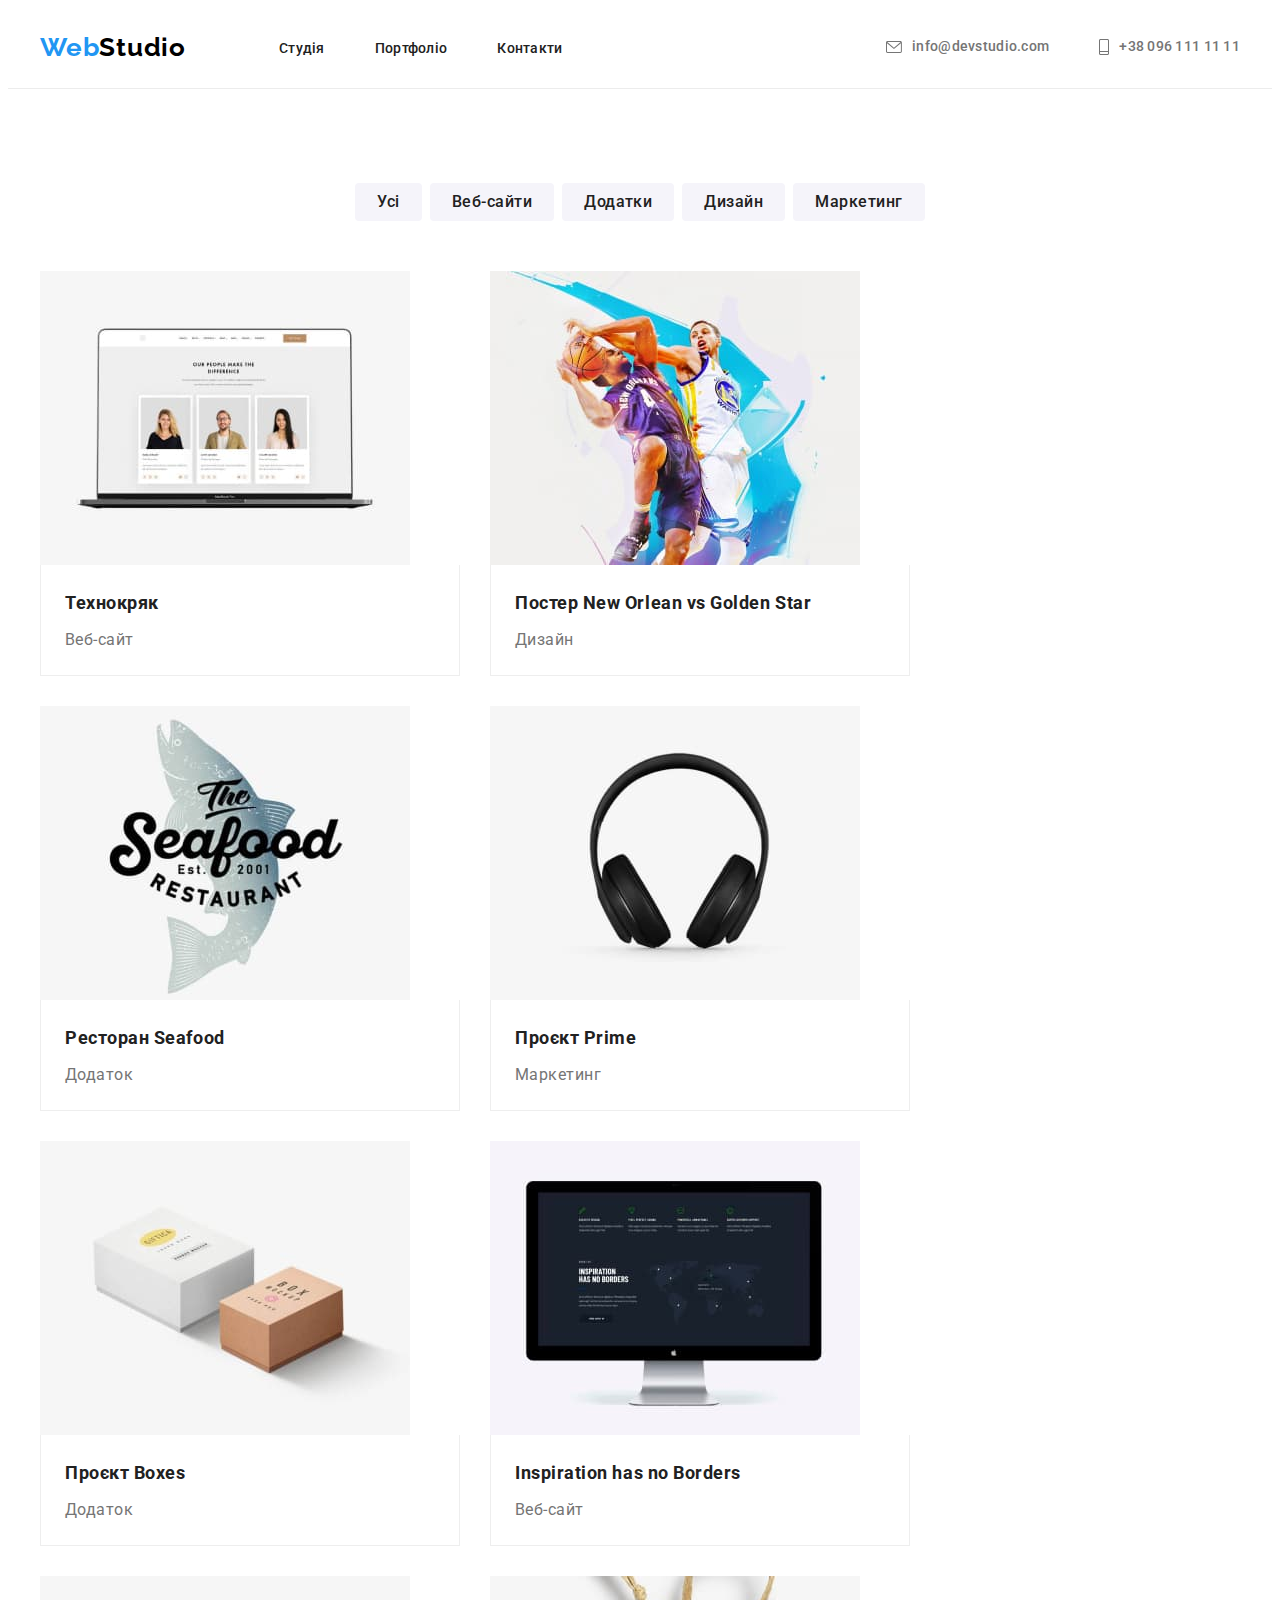
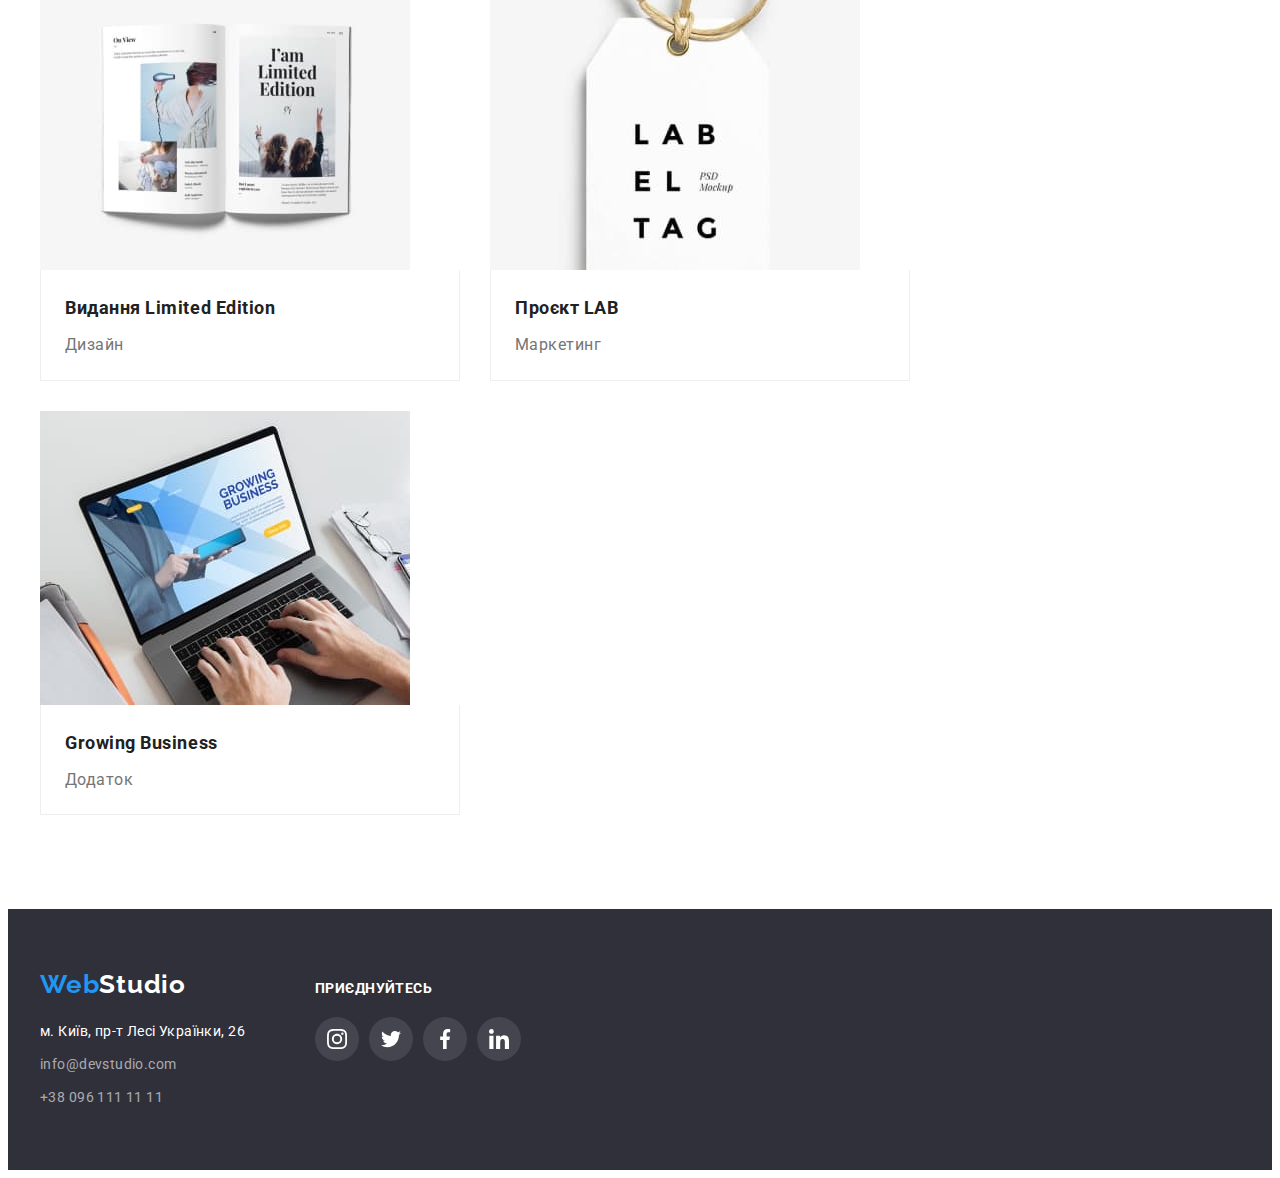
==== portfolio.html @ e4e18582 "update" ====
<!DOCTYPE html>
<html lang="uk">
<head>
  <meta charset="UTF-8">
  <meta http-equiv="X-UA-Compatible" content="IE=edge">
  <meta name="viewport" content="width=device-width, initial-scale=1.0">
  <title>Портфоліо</title>
<link rel="preconnect" href="https://fonts.googleapis.com">
<link rel="preconnect" href="https://fonts.gstatic.com" crossorigin>
<link href="https://fonts.googleapis.com/css2?family=Raleway:wght@700&family=Roboto:wght@400;500;700;900&display=swap" 
rel="stylesheet">

<link
      rel="stylesheet"
      href="https://cdnjs.cloudflare.com/ajax/libs/modern-normalize/1.1.0/modern-normalize.min.css"
      integrity="sha512-wpPYUAdjBVSE4KJnH1VR1HeZfpl1ub8YT/NKx4PuQ5NmX2tKuGu6U/JRp5y+Y8XG2tV+wKQpNHVUX03MfMFn9Q=="
      crossorigin="anonymous"
      referrerpolicy="no-referrer"
    />

<link rel="stylesheet" href="./css/styles.css">
</head>

<body class="site-body">
    <header class="header">
      <div class="container header-container">
      <nav class="header-navigation">
        <a href="./index.html" class="header-logo link">Web<span class="header-logo-studio">Studio</span></a>

        <ul class="header-list list">
          <li class="header-item"><a class="header-link link" href="./index.html">Студія</a></li>
          <li class="header-item"><a class="header-link-item link" href="./index.html">Портфоліо</a></li>
          <li class="header-item"><a class="header-link link" href="#">Контакти</a></li>
        </ul>
      </nav>
      <ul class="header-contact-list list">
        <li>
          <a class="header-mail list link" href="mailto:info@devstudio.com">
            <svg class="post-phone-link" width="16" height="12">
              <use href="./img/post-phone.svg#icon-post"></use>
            </svg>
            info@devstudio.com
          </a>
        </li>

        <li>
          <a class="header-tel list link" href="tel:+380961111111">
            <svg class="tel-phone-link" width="10" height="16">
              <use href="./img/post-phone.svg#icon-phone"></use>
            </svg>
            +38 096 111 11 11
          </a>
        </li>
      </ul>
      </div>
    </header>

    <main>
        <section class="portfolio-section">
          <div class="container">
            <ul class="section-btn list">
                <li><button class="btn-list" type="button">Усі</button></li>
                <li><button class="btn-list" type="button">Веб-сайти</button></li>
                <li><button class="btn-list" type="button">Додатки</button></li>
                <li><button class="btn-list" type="button">Дизайн</button></li>
                <li><button class="btn-list" type="button">Маркетинг</button></li>
            </ul>
          
    
            <ul class="picture list">
                <li class="picture-image">
                  <img src="./img/img211.jpg" alt="картинка" width="370">
                  <div class="picture-text-list">
                   <h3 class="picture-title">Технокряк</h3>
                   <p class="picture-text">Веб-сайт</p>
                  </div>
                </li>

                <li class="picture-image">
                  <img src="./img/img221.jpg" alt="картинка" width="370">
                  <div class="picture-text-list">
                   <h3 class="picture-title">Постер New Orlean vs Golden Star</h3>
                   <p class="picture-text">Дизайн</p>
                  </div>
                </li>

                <li class="picture-image">
                  <img src="img/img231.jpg" alt="картинка" width="370">
                  <div class="picture-text-list">
                   <h3 class="picture-title">Ресторан Seafood</h3>
                   <p class="picture-text">Додаток</p>
                  </div>
                </li>

                <li class="picture-image">
                  <img src="img/img241.jpg" alt="картинка" width="370">
                   <div class="picture-text-list">
                  <h3 class="picture-title">Проєкт Prime</h3>
                  <p class="picture-text">Маркетинг</p>
                   </div>
                </li>

                <li class="picture-image">
                  <img src="img/img251.jpg" alt="картинка" width="370">
                  <div class="picture-text-list">
                   <h3 class="picture-title">Проєкт Boxes</h3>
                   <p class="picture-text">Додаток</p>
                  </div>
                </li>

                <li class="picture-image">
                  <img src="img/img261.jpg" alt="картинка" width="370">
                  <div class="picture-text-list">
                   <h3 class="picture-title">Inspiration has no Borders</h3>
                   <p class="picture-text">Веб-сайт</p>
                  </div>
                </li>

                <li class="picture-image">
                  <img src="img/img271.jpg" alt="картинка" width="370">
                  <div class="picture-text-list">
                   <h3 class="picture-title">Видання Limited Edition</h3>
                   <p class="picture-text">Дизайн</p>
                  </div>
                </li>

                <li class="picture-image">
                  <img src="img/img281.jpg" alt="картинка" width="370">
                  <div class="picture-text-list">
                   <h3 class="picture-title">Проєкт LAB</h3>
                   <p class="picture-text">Маркетинг</p>
                  </div>
                </li>

                <li class="picture-image">
                  <img src="img/img291.jpg" alt="картинка" width="370">
                  <div class="picture-text-list">
                   <h3 class="picture-title">Growing Business</h3>
                   <p class="picture-text">Додаток</p>
                  </div>
                </li>
            </ul>
          </div>
        </section>

        <footer class="contacts-adress">
          <div class="container footer-container">
            <div class="footer-container-left">
              <a href="./index.html" class="header-logo link"
                >Web<span class="header-studio-logo">Studio</span></a
              >
              <address class="contacts-adresses">
                <ul class="about-contacts list link">
                  <li class="about-map">
                    <a
                      class="about-contacts-map link"
                      href="https://goo.gl/maps/CPtrU1FHBa2aNyZL9"
                      target="_blank"
                      rel="noopener noreferrer nofollow"
                      >м. Київ, пр-т Лесі Українки, 26</a
                    >
                  </li>
                  <li class="about-mail">
                    <a
                      class="about-contacts-mail link"
                      href="mailto:info@devstudio.com"
                      >info@devstudio.com</a
                    >
                  </li>
                  <li class="about-tel">
                    <a class="about-contacts-tel link" href="tel:+380961111111"
                      >+38 096 111 11 11</a
                    >
                  </li>
                </ul>
              </address>
            </div>
    
            <div class="footer-container-right">
              <p class="footer-soc-title">Приєднуйтесь</p>
              <ul class="footer-soc-list list">
                <li class="footer-soc-item">
                  <a href="" class="footer-soc-link link">
                    <svg class="footer-soc-icon" width="20" height="20">
                      <use href="./img/icons.svg#icon-instagram"></use>
                    </svg>
                  </a>
                </li>
                <li class="footer-soc-item">
                  <a href="" class="footer-soc-link link">
                    <svg class="footer-soc-icon" width="20" height="20">
                      <use href="./img/icons.svg#icon-twitter"></use>
                    </svg>
                  </a>
                </li>
                <li class="footer-soc-item">
                  <a href="" class="footer-soc-link link">
                    <svg class="footer-soc-icon" width="20" height="20">
                      <use href="./img/icons.svg#icon-facebook"></use>
                    </svg>
                  </a>
                </li>
                <li class="footer-soc-item">
                  <a href="" class="footer-soc-link link">
                    <svg class="footer-soc-icon" width="20" height="20">
                      <use href="./img/icons.svg#icon-linkedin"></use>
                    </svg>
                  </a>
                </li>
              </ul>
            </div>
          </div>
        </footer>
  </body>
</html>
---- css/styles.css ----
/*color variables*/
:root {
  --blue: #2196f3;
  --black: #000000;
  --white: #ffffff;
  --dark-section: #2f303a;
  --gray-section: #f5f4fa;
  --dark-title: #212121;
  --dark-text: #757575;
  --white-background: #f5f5f5;
  --dark-blue: #188ce8;
}

p,
h1,
h2,
h3,
h4,
h5,
h6 {
  margin: 0;
}
ul,
ol {
  margin: 0;
  padding-left: 0;
}
button {
  cursor: pointer;
  border-radius: 4px;
}

address {
  font-style: normal;
}
img {
  display: block;
  max-width: 100%;
  height: auto;
}

body {
  font-family: roboto, sans-serif;
  background: var(--white);
}

.list {
  list-style: none;
}

.link {
  text-decoration: none;
}

.site-body {
  background: var(--white);
}

.container {
  width: 1200px;
  margin: 0 auto;
  padding-left: 15px;
  padding-right: 15px;
}

/*------------------------Header-------------------------*/
.header {
  background-color: var(--white);
  border-bottom: 1px;
  border-color: #ececec;
}

.header-list .link {
  font-weight: 500;
  font-size: 14px;
  line-height: 1.14;
  letter-spacing: 0.02em;
  color: var(--dark-title);
}

.header-list {
  display: flex;
  gap: 50px;
  margin-left: 93px;
  
}

header {
  padding-top: 24px;
  padding-bottom: 25px;
}

.header {
  border-bottom-style: solid;
  border-bottom-color: #ececec;
  border-bottom-width: 1px;
}

.header-logo {
  font-family: raleway;
  font-weight: 700;
  font-size: 26px;
  line-height: 1.19;
  letter-spacing: 0.03em;
  color: var(--blue);
}

.header-logo-studio {
  color: var(--black);
}

.header-studio-logo {
  color: var(--white);
}

.header-link-item {
  font-weight: 500;
  font-size: 14px;
  line-height: 1.14;
  letter-spacing: 0.02em;
  color: var(--blue);
}

.header-mail {
  font-weight: 500;
  font-size: 14px;
  line-height: 1.14;
  letter-spacing: 0.02em;
  color: var(--dark-text);
}

.header-mail:hover,
:focus {
  color: var(--blue);
}

.phone{
  width: 122px;
}

.header-tel {
  

  font-weight: 500;
  font-size: 14px;
  line-height: 1.14;
  letter-spacing: 0.02em;
  color: var(--dark-text);
}

.header-tel:hover,
:focus {
  color: var(--blue);
}

.header-list .link:hover,
.header-list .link:focus {
  color: var(--blue);
}

.header-navigation {
  display: flex;
  align-items: center;
}

.header-container {
  display: flex;
  justify-content: space-between;
}

.header-contact-list {
  display: flex;
  align-items: center;
  gap: 50px;
}

.post-phone-link{
  fill: #757575;
  margin-right: 10px;
}

.header-mail {
  display: flex;
  align-items: center;
}

.header-mail:hover .post-phone-link{
  fill: var(--blue);
}

.tel-phone-link{
  fill: #757575;
  margin-right: 10px;
}

.header-tel {
  display: flex;
  align-items: center;
}

.header-tel:hover .tel-phone-link{
  fill: var(--blue);
}



/*----------------------------Main---------------------------*/

.main-section {
  background-color: var(--dark-section);
  padding-top: 200px;
  padding-bottom: 200px;

  background-image: linear-gradient(
      rgba(47, 48, 58, 0.4),
      rgba(47, 48, 58, 0.4)
    ),
    url(../img/img-main.jpg);
  width: 1600px;
  margin: 0 auto;
  background-repeat: no-repeat;
  background-position: center;
  background-size: cover;
}

.main-section {
  background-color: var(--dark-section);
}

.main-title {
  font-weight: 900;
  font-size: 44px;
  line-height: 1.36;
  color: var(--white);

  text-align: center;
  letter-spacing: 0.06em;
  text-transform: uppercase;
}

.main-btn {
  font-family: "Roboto";
  font-weight: 700;
  font-size: 16px;
  line-height: 1.87;
  color: var(--white);

  background-color: var(--blue);
  box-shadow: 0px 4px 4px rgba(0, 0, 0, 0.15);
  border-radius: 4px;
  border-width: 0px;

  margin-left: auto;
  margin-right: auto;
  margin-top: 30px;
  display: block;
}

button {
  background-color: var(--blue);
}

button:hover {
  background-color: var(--dark-blue);
  color: var(--white);
}

button:focus {
  background-color: var(--dark-blue);
  color: var(--white);
}

.main-btn {
  padding: 10px 32px;
}

/*-----------vector-----------*/

.vector-list {
  display: flex;
  gap: 30px;
  margin-top: 94px;
  margin-bottom: 30px;
}

.vector-link {
  width: 100%;
  height: 100%;
  background: #f5f4fa;
  border-radius: 4px;
  display: flex;
  justify-content: center;
  align-items: center;
}

.vector-item {
  width: calc((100%-90px) / 4);
  height: 120px;
}

.vector-detals::before {
  content: "";
  background-color: #f5f4fa;
  width: 270px;
  height: 120px;
  display: block;
  margin-bottom: 30px;
  background-image: url(../img/antenna.png);
  background-repeat: no-repeat;
  background-position: center;
}

.vector-punctuality::before {
  content: "";
  background-color: #f5f4fa;
  width: 270px;
  height: 120px;
  display: block;
  margin-bottom: 30px;
  background-image: url(../img/clock.png);
  background-repeat: no-repeat;
  background-position: center;
}

.vector-planning::before {
  content: "";
  background-color: #f5f4fa;
  width: 270px;
  height: 120px;
  display: block;
  margin-bottom: 30px;
  background-image: url(../img/diagram.png);
  background-repeat: no-repeat;
  background-position: center;
}

.vector-technology::before {
  content: "";
  background-color: #f5f4fa;
  width: 270px;
  height: 120px;
  display: block;
  margin-bottom: 30px;
  background-image: url(../img/astronaut.png);
  background-repeat: no-repeat;
  background-position: center;
}

/*------------Main item---------*/

.main-item {
  background-color: var(--white);
  padding-top: 94px;
  padding-bottom: 94px;
}

.main-item-list {
  display: flex;
  gap: 30px;
  flex-basis: 270px;
}

.main-item-title {
  font-weight: 700;
  font-size: 14px;
  line-height: 1.14;
  letter-spacing: 0.03em;
  text-transform: uppercase;

  color: var(--dark-title);

  margin-bottom: 10px;
}

.main-item-text {
  font-weight: 400;
  font-size: 14px;
  line-height: 1.71;

  letter-spacing: 0.03em;
  line-height: 24px;
  color: var(--dark-text);

  width: 270px;
}

/*--------------------About-------------------*/

.about {
  background-color: var(--white);
  padding-bottom: 94px;
}

.about-position {
  font-weight: 700;
  font-size: 36px;
  line-height: 1.16;
  text-align: center;
  letter-spacing: 0.03em;
  color: var(--dark-title);
}

.about-position-list {
  display: flex;
  gap: 30px;
  margin-top: 50px;
}

/*----------workers---------*/

.about-workers {
  font-weight: 700;
  font-size: 36px;
  line-height: 1.16;
  text-align: center;
  letter-spacing: 0.03em;
  color: var(--dark-title);
}

.workers {
  background-color: var(--gray-section);
  padding-top: 94px;
  padding-bottom: 94px;
}

.about-workers-name {
  font-weight: 500;
  font-size: 16px;
  line-height: 1.18;
  text-align: center;
  letter-spacing: 0.03em;
  color: var(--dark-title);

  padding-top: 30px;
  margin-bottom: 10px;
}

.about-workers-text {
  font-weight: 400;
  font-size: 16px;
  line-height: 1.18;
  text-align: center;
  letter-spacing: 0.03em;
  color: var(--dark-text);

  margin-bottom: 16px;
}

.worker-photo {
  background-color: var(--white);
}

.about-workers-list {
  display: flex;
  gap: 30px;
  margin-top: 50px;
}

.workers-soc-list {
  display: flex;
  justify-content: center;
  gap: 10px;
  padding-bottom: 30px;
}

.workers-soc-link {
  width: 100%;
  height: 100%;
  background: var(--white);
  border-radius: 50%;
  display: flex;
  justify-content: center;
  align-items: center;
}

.workers-soc-link:hover,
.workers-soc-link:focus {
  background-color: var(--blue);
}

.workers-soc-link:hover .workers-soc-icon,
.workers-soc-link:focus .workers-soc-icon {
  fill: var(--white);
}

.workers-soc-item {
  width: 44px;
  height: 44px;
}

.workers-soc-icon {
  fill: #afb1b8;
}

/*.workers-soc-icon{
  width: 20px;
  height: 20px;
}*/

/*------------Klients---------------*/
.klients {
  padding-bottom: 94px;
  padding-top: 94px;
}

.about-klients {
  font-weight: 700;
  font-size: 36px;
  line-height: 1.16;
  text-align: center;
  letter-spacing: 0.03em;
  color: var(--dark-title);
}

.klients-list {
  display: flex;
  gap: 30px;
  margin-top: 50px;
}

.klients-link {
  width: 100%;
  height: 100%;
  border: 1px solid #afb1b8;
  border-radius: 4px;
  display: flex;
  justify-content: center;
  align-items: center;
}

.klients-item {
  width: calc((100%-150px) / 6);
  height: 90px;
}

.klients-link:hover,
.klients-link:focus {
  border-color: var(--blue);
}

.klients-icon {
  fill: #afb1b8;
}

.klients-link:hover .klients-icon,
.klients-link:focus .klients-icon {
  fill: var(--blue);
}

/*-------------Contacts Adress-------------*/
.about-contacts {
}

.about-map {
}

.about-contacts-map {
  font-weight: 400;
  font-size: 14px;
  line-height: 1.71;
  letter-spacing: 0.03em;
  color: var(--white);
}

.about-contacts-mail {
  font-weight: 400;
  font-size: 14px;
  line-height: 1.71;
  letter-spacing: 0.03em;
  color: rgba(255, 255, 255, 0.6);
}

.about-mail {
  margin-top: 9px;
}

.about-contacts-tel {
  font-weight: 400;
  font-size: 14px;
  line-height: 1.71;
  letter-spacing: 0.03em;
  color: rgba(255, 255, 255, 0.6);
}

.about-tel {
  margin-top: 9px;
}

.contacts-adress {
  background-color: var(--dark-section);
  padding-top: 60px;
  padding-bottom: 60px;
}

.contacts-adresses {
  font-style: normal;
  margin-top: 20px;
}

/*-------------Footer------------*/

.footer-container {
  display: flex;

  align-items: baseline;
}

.footer-container-left {
  margin-right: 70px;
}

/*------------------------Footer right------------------*/

.footer-soc-list {
  display: flex;
  gap: 10px;
}

.footer-soc-link {
  width: 100%;
  height: 100%;
  background: rgba(255, 255, 255, 0.1);
  border-radius: 50%;
  display: flex;
  justify-content: center;
  align-items: center;
}

.footer-soc-link:hover,
.footer-soc-link:focus {
  background-color: var(--blue);
}

.footer-soc-link:hover .workers-soc-icon,
.footer-soc-link:focus .workers-soc-icon {
  fill: var(--white);
}

.footer-soc-item {
  width: 44px;
  height: 44px;
  margin-bottom: 30px;
}

.footer-soc-icon {
  fill: var(--white);
}

.footer-soc-title {
  font-weight: 700;
  font-size: 14px;
  line-height: 1.14;
  letter-spacing: 0.03em;
  text-transform: uppercase;

  color: var(--white);
}

.footer-soc-title {
  margin-bottom: 20px;
}

.footer-container-right {
}

/*------------------Btn-list--------------------------*/

.portfolio-section {
  background-color: var(--white);
  padding-top: 94px;
  padding-bottom: 94px;
}

.btn-list {
  height: 38px;
  left: 957px;
  top: 174px;
  background: var(--gray-section);
  border-radius: 4px;
  border: none;

  font-family: "Roboto";
  font-weight: 500;
  font-size: 16px;
  line-height: 26px;
  letter-spacing: 0.03em;
  color: var(--dark-title);
}

.btn-list {
  padding: 6px 22px;
}

.section-btn-link {
  font-family: "Roboto";
  font-weight: 500;
  font-size: 16px;
  line-height: 1.62;
  letter-spacing: 0.03em;
  color: var(--white);
  background: var(--blue);

  box-shadow: 0px 3px 1px rgba(0, 0, 0, 0.1), 0px 1px 2px rgba(0, 0, 0, 0.08),
    0px 2px 2px rgba(0, 0, 0, 0.12);
  border-radius: 4px;
}

.section-btn {
  display: flex;
  gap: 8px;
  justify-content: center;

  margin-bottom: 50px;
}

/*----------------------Picture------------------------------*/

.picture {
  display: flex;
  flex-wrap: wrap;
  gap: 30px;
}

.picture-image {
  background-color: var(--white);
}

.picture-title {
  font-weight: 700;
  font-size: 18px;
  line-height: 2;
  letter-spacing: 0.06em;
  color: var(--dark-title);
  letter-spacing: 00.03em;

  margin-bottom: 4px;
}

.picture-text-list {
  padding: 20px 24px 20px 24px;
  border-style: solid;
  border-color: #eeeeee;
  border-width: 1px;
  border-top: none;
  width: 370px;
}

.picture-text {
  font-weight: 400;
  font-size: 16px;
  line-height: 1.87;
  letter-spacing: 0.03em;
  color: var(--dark-text);
}

.picture {
  display: flex;
  flex-wrap: wrap;
  gap: 30px;
}

.picture-image:hover,
.picture-image:focus {
  box-shadow: 0px 1px 1px rgba(0, 0, 0, 0.12), 0px 4px 4px rgba(0, 0, 0, 0.06),
    1px 4px 6px rgba(0, 0, 0, 0.16);
}
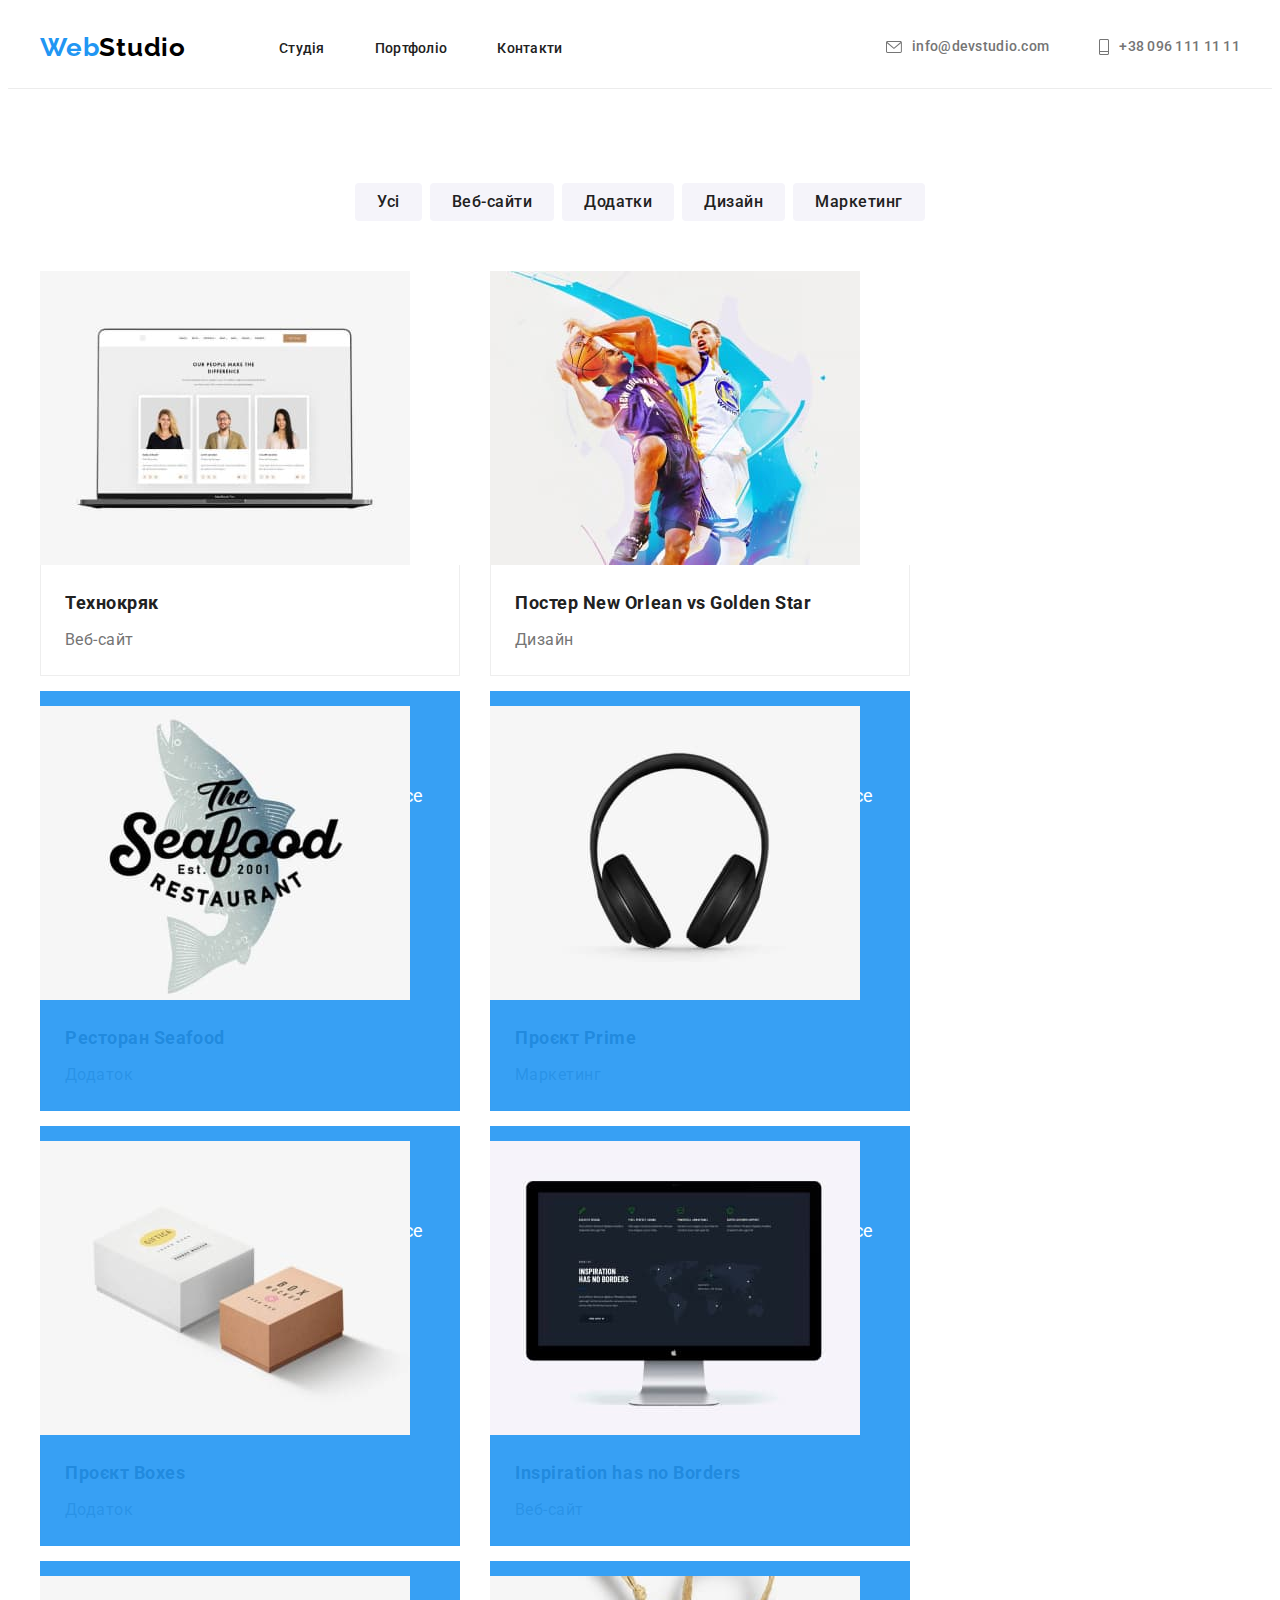
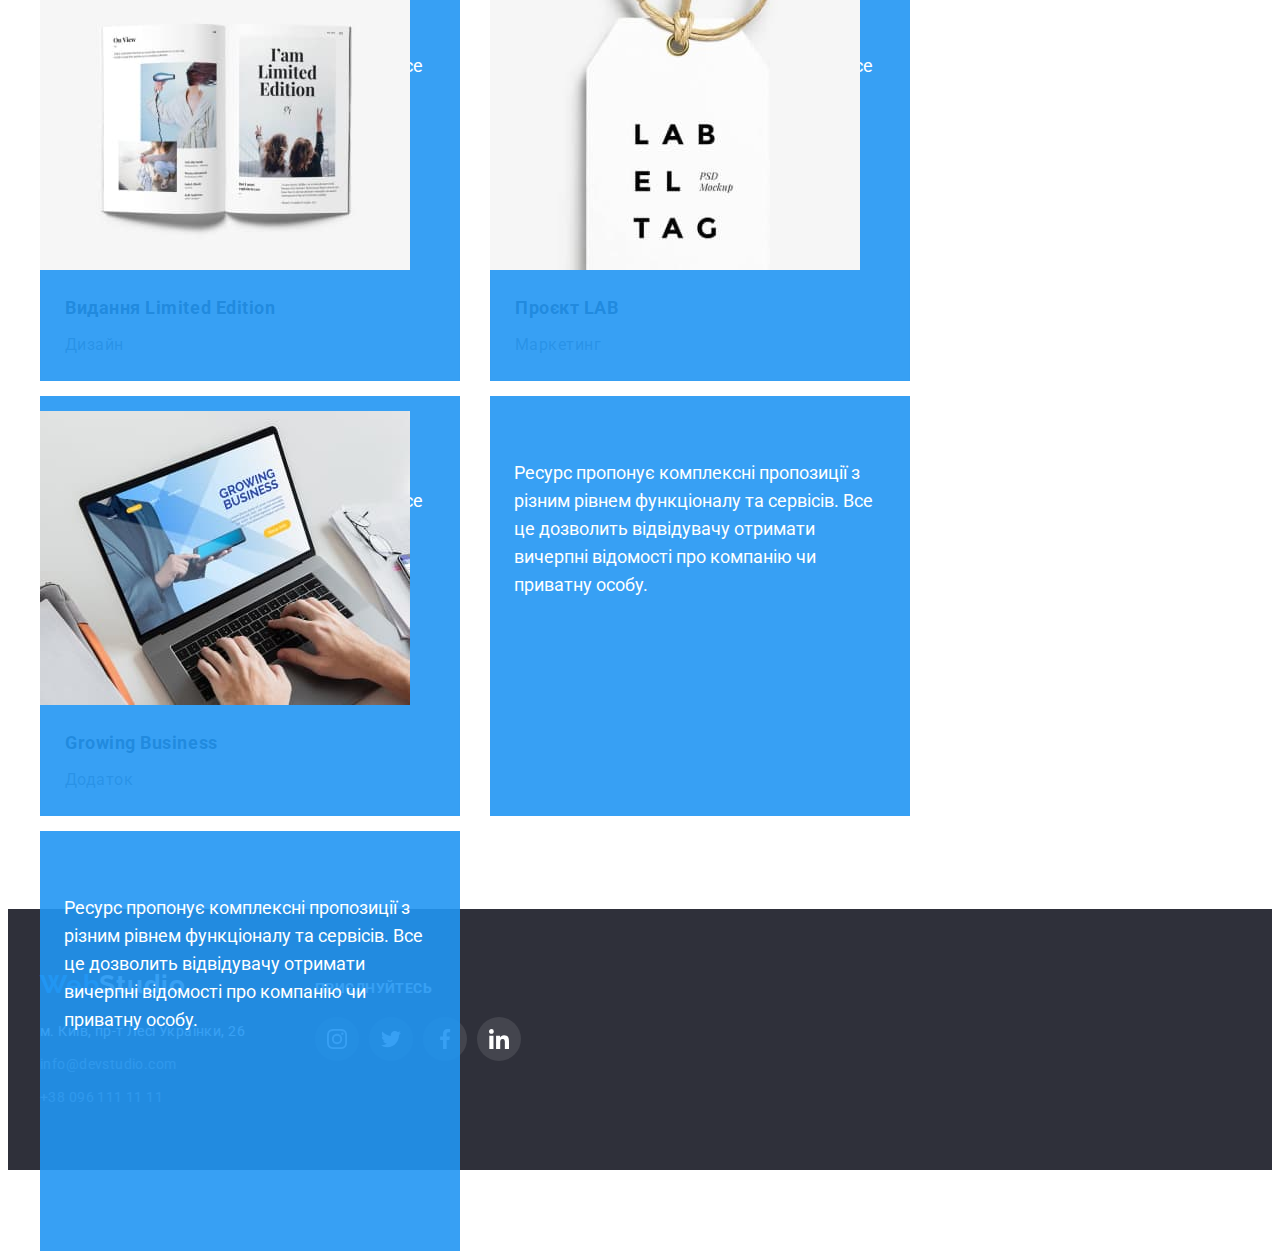
==== commit 21c55b5d: "update" ====
--- a/portfolio.html
+++ b/portfolio.html
@@ -69,7 +69,14 @@
     
             <ul class="picture list">
                 <li class="picture-image">
-                  <img src="./img/img211.jpg" alt="картинка" width="370">
+
+                  <div class="image-wrap">
+                   <img src="./img/img211.jpg" alt="картинка" width="370">
+                    <p class="image-text">
+                    Ресурс пропонує комплексні пропозиції з різним рівнем функціоналу та сервісів. Все це дозволить відвідувачу отримати вичерпні відомості про компанію чи приватну особу.
+                    </p>
+                  </div>
+
                   <div class="picture-text-list">
                    <h3 class="picture-title">Технокряк</h3>
                    <p class="picture-text">Веб-сайт</p>
@@ -77,7 +84,14 @@
                 </li>
 
                 <li class="picture-image">
-                  <img src="./img/img221.jpg" alt="картинка" width="370">
+
+                  <div class="image-wrap">
+                   <img src="./img/img221.jpg" alt="картинка" width="370"> 
+                    <p class="image-text">
+                    Ресурс пропонує комплексні пропозиції з різним рівнем функціоналу та сервісів. Все це дозволить відвідувачу отримати вичерпні відомості про компанію чи приватну особу.
+                    </p>
+                  </div>
+
                   <div class="picture-text-list">
                    <h3 class="picture-title">Постер New Orlean vs Golden Star</h3>
                    <p class="picture-text">Дизайн</p>
@@ -85,7 +99,13 @@
                 </li>
 
                 <li class="picture-image">
-                  <img src="img/img231.jpg" alt="картинка" width="370">
+
+                  <div class="image-wrap">
+                   <img src="img/img231.jpg" alt="картинка" width="370">
+                    <p class="image-text">
+                    Ресурс пропонує комплексні пропозиції з різним рівнем функціоналу та сервісів. Все це дозволить відвідувачу отримати вичерпні відомості про компанію чи приватну особу.
+                    </p>
+                  </div>
                   <div class="picture-text-list">
                    <h3 class="picture-title">Ресторан Seafood</h3>
                    <p class="picture-text">Додаток</p>
@@ -93,7 +113,14 @@
                 </li>
 
                 <li class="picture-image">
-                  <img src="img/img241.jpg" alt="картинка" width="370">
+
+                  <div class="image-wrap">
+                   <img src="img/img241.jpg" alt="картинка" width="370">
+                    <p class="image-text">
+                    Ресурс пропонує комплексні пропозиції з різним рівнем функціоналу та сервісів. Все це дозволить відвідувачу отримати вичерпні відомості про компанію чи приватну особу.
+                    </p>
+                  </div>
+
                    <div class="picture-text-list">
                   <h3 class="picture-title">Проєкт Prime</h3>
                   <p class="picture-text">Маркетинг</p>
@@ -101,7 +128,14 @@
                 </li>
 
                 <li class="picture-image">
-                  <img src="img/img251.jpg" alt="картинка" width="370">
+
+                  <div class="image-wrap">
+                   <img src="img/img251.jpg" alt="картинка" width="370">
+                    <p class="image-text">
+                    Ресурс пропонує комплексні пропозиції з різним рівнем функціоналу та сервісів. Все це дозволить відвідувачу отримати вичерпні відомості про компанію чи приватну особу.
+                    </p>
+                  </div>
+
                   <div class="picture-text-list">
                    <h3 class="picture-title">Проєкт Boxes</h3>
                    <p class="picture-text">Додаток</p>
@@ -109,7 +143,14 @@
                 </li>
 
                 <li class="picture-image">
-                  <img src="img/img261.jpg" alt="картинка" width="370">
+
+                  <div class="image-wrap">
+                   <img src="img/img261.jpg" alt="картинка" width="370">
+                    <p class="image-text">
+                    Ресурс пропонує комплексні пропозиції з різним рівнем функціоналу та сервісів. Все це дозволить відвідувачу отримати вичерпні відомості про компанію чи приватну особу.
+                    </p>
+                  </div>
+
                   <div class="picture-text-list">
                    <h3 class="picture-title">Inspiration has no Borders</h3>
                    <p class="picture-text">Веб-сайт</p>
@@ -117,7 +158,14 @@
                 </li>
 
                 <li class="picture-image">
-                  <img src="img/img271.jpg" alt="картинка" width="370">
+
+                  <div class="image-wrap">
+                   <img src="img/img271.jpg" alt="картинка" width="370">
+                    <p class="image-text">
+                    Ресурс пропонує комплексні пропозиції з різним рівнем функціоналу та сервісів. Все це дозволить відвідувачу отримати вичерпні відомості про компанію чи приватну особу.
+                    </p>
+                  </div>
+
                   <div class="picture-text-list">
                    <h3 class="picture-title">Видання Limited Edition</h3>
                    <p class="picture-text">Дизайн</p>
@@ -125,7 +173,14 @@
                 </li>
 
                 <li class="picture-image">
-                  <img src="img/img281.jpg" alt="картинка" width="370">
+
+                  <div class="image-wrap">
+                   <img src="img/img281.jpg" alt="картинка" width="370">
+                    <p class="image-text">
+                    Ресурс пропонує комплексні пропозиції з різним рівнем функціоналу та сервісів. Все це дозволить відвідувачу отримати вичерпні відомості про компанію чи приватну особу.
+                    </p>
+                  </div>
+
                   <div class="picture-text-list">
                    <h3 class="picture-title">Проєкт LAB</h3>
                    <p class="picture-text">Маркетинг</p>
@@ -133,7 +188,14 @@
                 </li>
 
                 <li class="picture-image">
-                  <img src="img/img291.jpg" alt="картинка" width="370">
+
+                  <div class="image-wrap">
+                   <img src="img/img291.jpg" alt="картинка" width="370">
+                    <p class="image-text">
+                    Ресурс пропонує комплексні пропозиції з різним рівнем функціоналу та сервісів. Все це дозволить відвідувачу отримати вичерпні відомості про компанію чи приватну особу.
+                    </p>
+                  </div>
+
                   <div class="picture-text-list">
                    <h3 class="picture-title">Growing Business</h3>
                    <p class="picture-text">Додаток</p>
--- a/css/styles.css
+++ b/css/styles.css
@@ -40,8 +40,10 @@
 }
 
 body {
+  
   font-family: roboto, sans-serif;
   background: var(--white);
+
 }
 
 .list {
@@ -182,6 +184,7 @@
 .header-mail {
   display: flex;
   align-items: center;
+  transition: color 200ms linear;
 }
 
 .header-mail:hover .post-phone-link{
@@ -196,13 +199,20 @@
 .header-tel {
   display: flex;
   align-items: center;
+  transition: color 200ms linear;
 }
 
 .header-tel:hover .tel-phone-link{
   fill: var(--blue);
 }
 
-
+.header-link{
+  transition: color 200ms linear;
+}
+
+.link{
+  transition: color 200ms linear;
+}
 
 /*----------------------------Main---------------------------*/
 
@@ -254,11 +264,9 @@
   margin-right: auto;
   margin-top: 30px;
   display: block;
-}
-
-button {
-  background-color: var(--blue);
-}
+  transition:background-color 200ms linear, background-color 200ms linear;
+}
+
 
 button:hover {
   background-color: var(--dark-blue);
@@ -471,6 +479,7 @@
   display: flex;
   justify-content: center;
   align-items: center;
+  transition:background-color 200ms linear, fill 200ms linear;
 }
 
 .workers-soc-link:hover,
@@ -526,6 +535,7 @@
   display: flex;
   justify-content: center;
   align-items: center;
+  transition:border-color 200ms linear;
 }
 
 .klients-item {
@@ -540,6 +550,7 @@
 
 .klients-icon {
   fill: #afb1b8;
+  transition:fill 200ms linear;
 }
 
 .klients-link:hover .klients-icon,
@@ -624,6 +635,7 @@
   display: flex;
   justify-content: center;
   align-items: center;
+  transition:background-color 200ms linear, fill 200ms linear;
 }
 
 .footer-soc-link:hover,
@@ -685,6 +697,7 @@
   line-height: 26px;
   letter-spacing: 0.03em;
   color: var(--dark-title);
+  transition:background-color 200ms linear, background-color 200ms linear;
 }
 
 .btn-list {
@@ -723,6 +736,30 @@
 
 .picture-image {
   background-color: var(--white);
+}
+
+.picture-image:hover .image-text {
+  transform: translateY(0);
+
+}
+
+.image-wrap{
+  position: relative;
+}
+
+.image-text{
+  position: absolute;
+  top: 0;
+  padding:63px 24px ;
+  color:var(--white);
+  font-weight: 400;
+  font-size: 18px;
+  line-height: 28px;
+  background-color: rgba(33, 150, 243, 0.9);
+  height: 100%;
+  transform: translateY(100%);
+  transition: transform 300ms linear;
+  overflow: auto;
 }
 
 .picture-title {
@@ -764,3 +801,51 @@
   box-shadow: 0px 1px 1px rgba(0, 0, 0, 0.12), 0px 4px 4px rgba(0, 0, 0, 0.06),
     1px 4px 6px rgba(0, 0, 0, 0.16);
 }
+
+/*----------Modal Window----------*/
+
+.backdrop {
+  width: 100%;
+  height: 100%;
+  background-color: rgba(0, 0, 0, 0.2);
+  position: fixed;
+  top: 0;
+  transition: opacity 300ms linear,visibility 300ms linear;
+}
+
+.modal {
+ width: 528px;
+ min-height: 581px; 
+ background-color: var(--white);
+ border-radius: 4px;
+ position: absolute;
+ top: 50%;
+ left: 50%;
+ transform: translate(-50%, -50%) scale(1);
+ transition: transform 300ms linear;
+}
+
+.backdrop.is-hidden .modal{
+  transform: translate(-50%, -50%) scale(0);
+}
+
+.modal-close {
+  width: 30px;
+  height: 30px;
+  background-color: var(--white);
+  border: 1px solid solid rgba(0, 0, 0, 0.1);
+  border-radius: 50%;
+  position: absolute;
+  right: 8px;
+  top: 8px;
+  display: flex;
+  align-items: center;
+  justify-content: center;
+  cursor: pointer;
+}
+
+.backdrop.is-hidden{
+  opacity: 0;
+  visibility: hidden;
+  pointer-events: none;
+}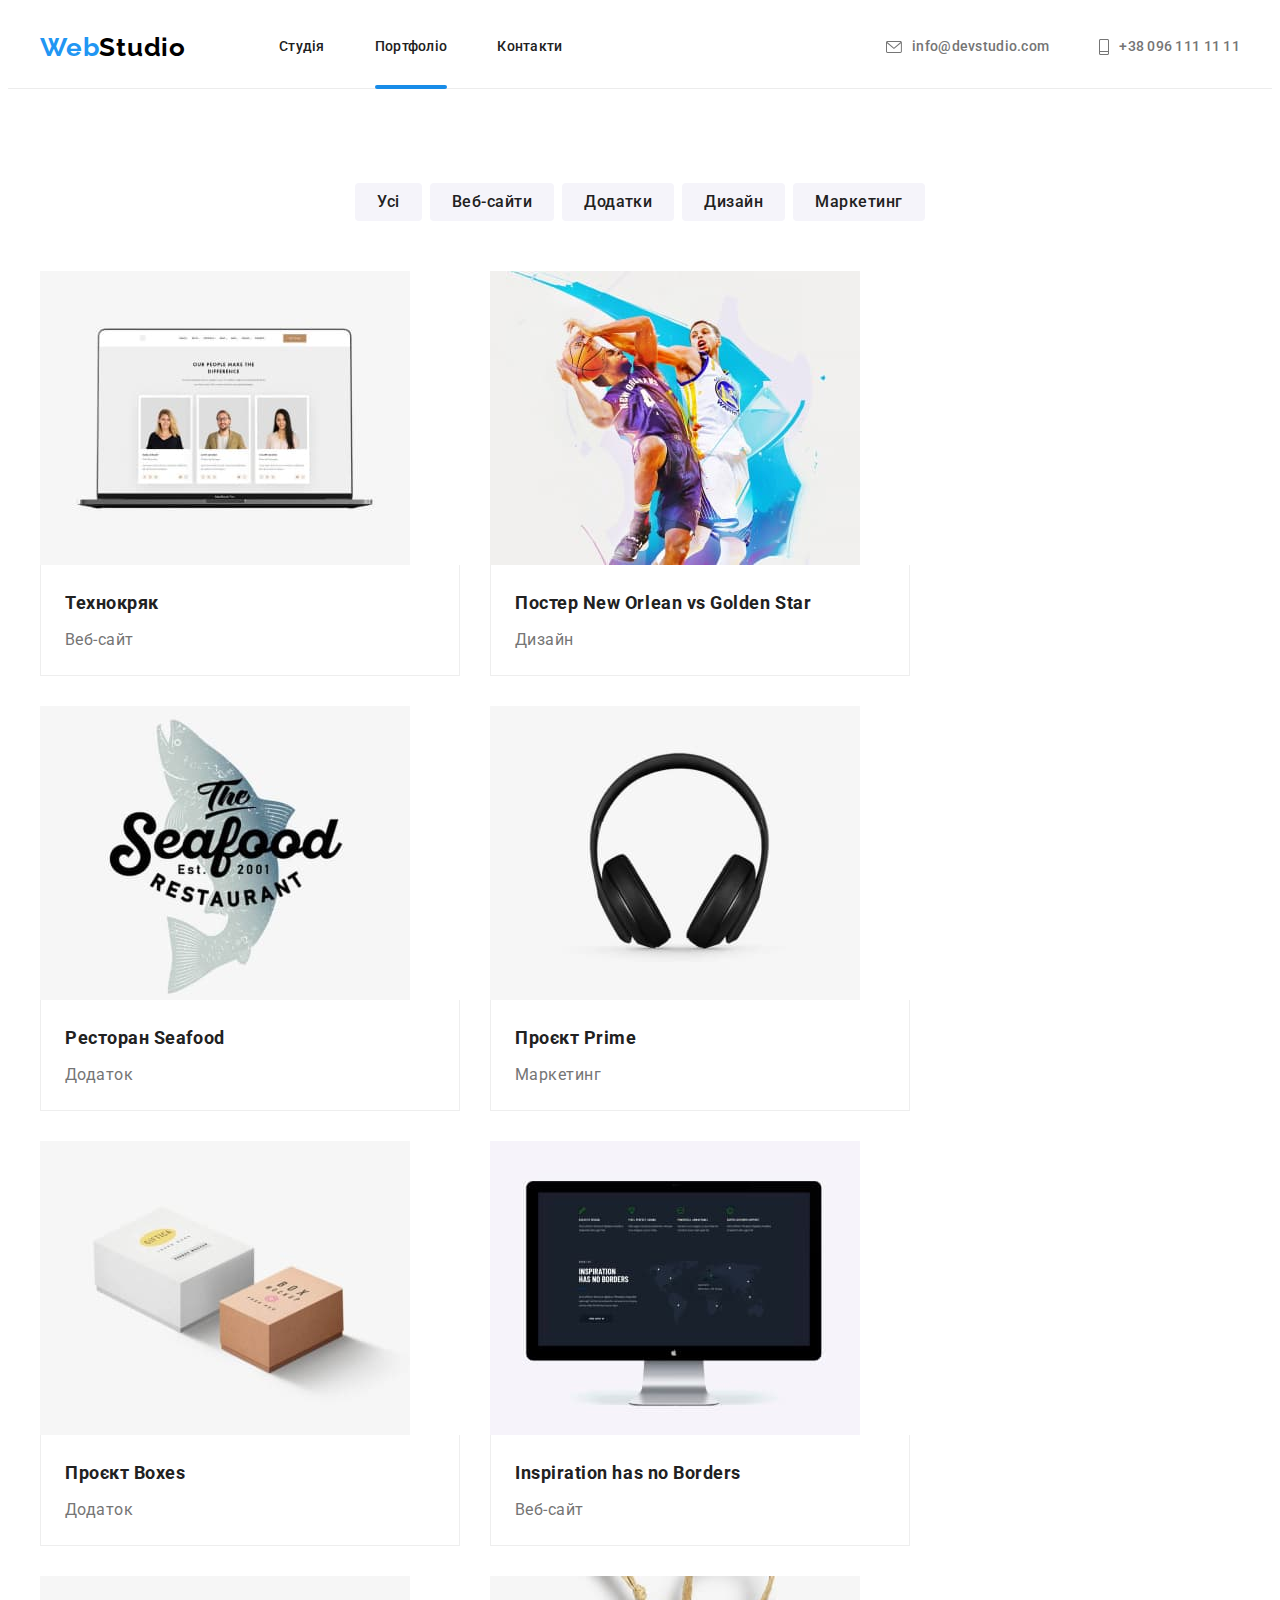
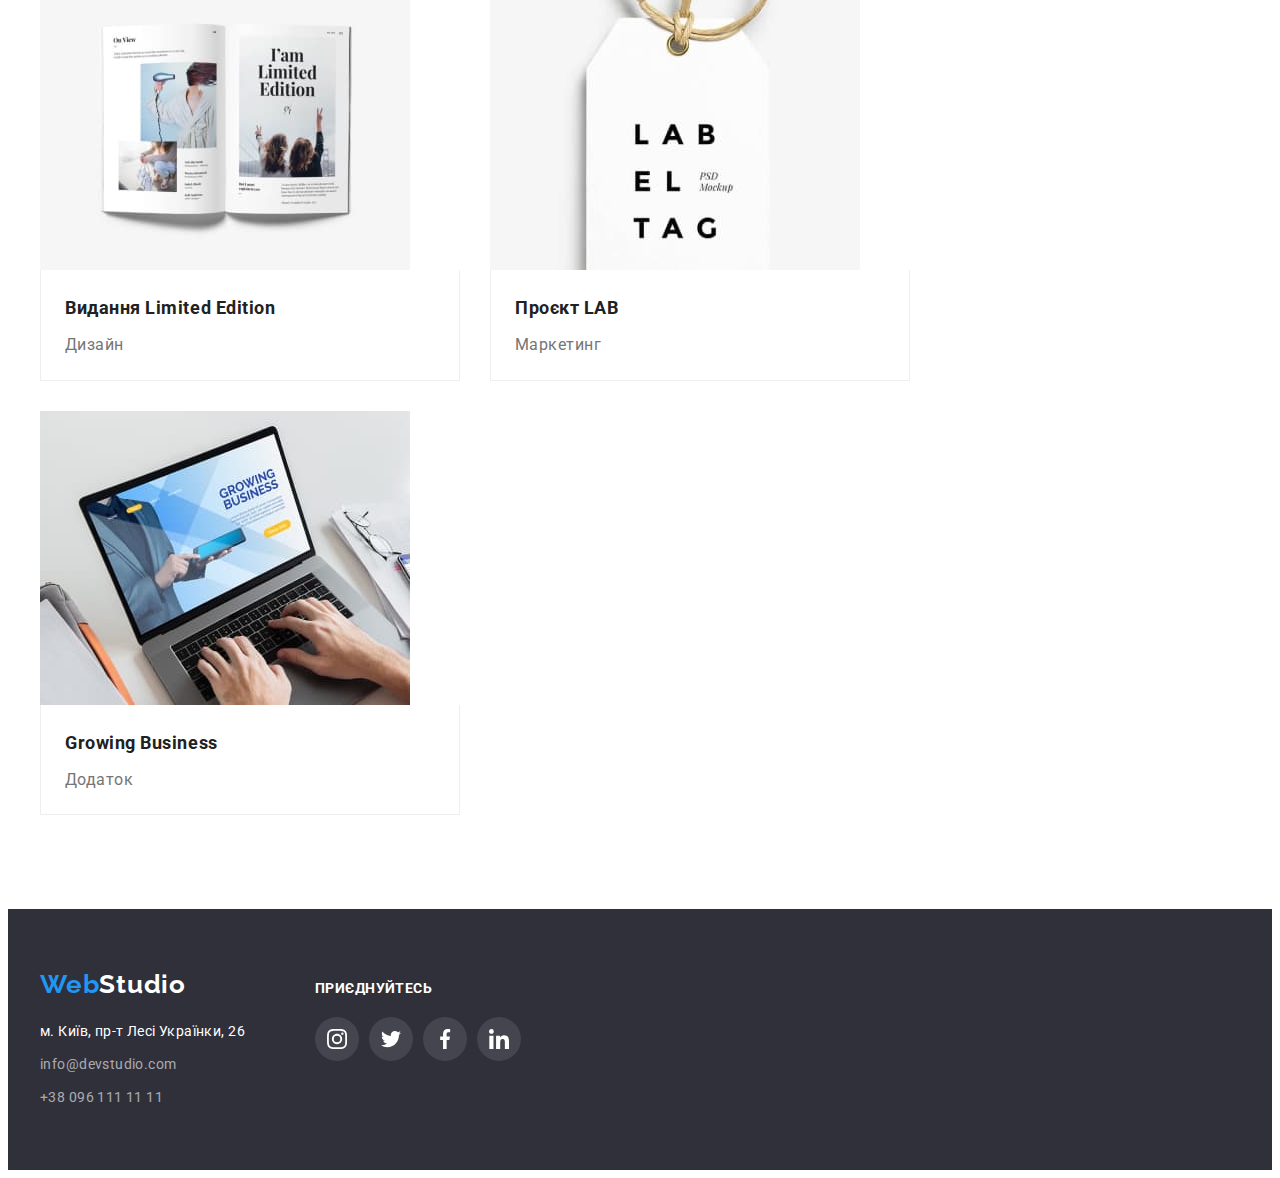
==== commit 9cc94d5c: "update" ====
--- a/portfolio.html
+++ b/portfolio.html
@@ -29,14 +29,16 @@
 
         <ul class="header-list list">
           <li class="header-item"><a class="header-link link" href="./index.html">Студія</a></li>
-          <li class="header-item"><a class="header-link-item link" href="./index.html">Портфоліо</a></li>
+          <li class="header-item"><a class="header-link-item link" href="./index.html">Портфоліо</a>
+            <div class="current"></div>
+          </li>
           <li class="header-item"><a class="header-link link" href="#">Контакти</a></li>
         </ul>
       </nav>
       <ul class="header-contact-list list">
         <li>
           <a class="header-mail list link" href="mailto:info@devstudio.com">
-            <svg class="post-phone-link" width="16" height="12">
+            <svg class="post-phone-link link" width="16" height="12">
               <use href="./img/post-phone.svg#icon-post"></use>
             </svg>
             info@devstudio.com
@@ -45,7 +47,7 @@
 
         <li>
           <a class="header-tel list link" href="tel:+380961111111">
-            <svg class="tel-phone-link" width="10" height="16">
+            <svg class="tel-phone-link link" width="10" height="16">
               <use href="./img/post-phone.svg#icon-phone"></use>
             </svg>
             +38 096 111 11 11
--- a/css/styles.css
+++ b/css/styles.css
@@ -179,12 +179,12 @@
 .post-phone-link{
   fill: #757575;
   margin-right: 10px;
+  transition: color 2500ms cubic-bezier(0.4, 0, 0.2, 1), fill 2500ms cubic-bezier(0.4, 0, 0.2, 1);
 }
 
 .header-mail {
   display: flex;
   align-items: center;
-  transition: color 200ms linear;
 }
 
 .header-mail:hover .post-phone-link{
@@ -194,25 +194,41 @@
 .tel-phone-link{
   fill: #757575;
   margin-right: 10px;
+  transition: color 2500ms cubic-bezier(0.4, 0, 0.2, 1), fill 2500ms cubic-bezier(0.4, 0, 0.2, 1);
 }
 
 .header-tel {
   display: flex;
   align-items: center;
-  transition: color 200ms linear;
+  
 }
 
 .header-tel:hover .tel-phone-link{
   fill: var(--blue);
 }
 
+/*
 .header-link{
   transition: color 200ms linear;
 }
+*/
+
 
 .link{
-  transition: color 200ms linear;
-}
+  transition: color 250ms cubic-bezier(0.4, 0, 0.2, 1);
+}
+
+
+
+.current{
+  opacity: 1;
+  width: inherit;
+  height: 4px;
+  transform: translateY(30px);
+  background-color:var(--dark-blue);
+  border-radius: 2px;
+  }
+
 
 /*----------------------------Main---------------------------*/
 
@@ -264,7 +280,7 @@
   margin-right: auto;
   margin-top: 30px;
   display: block;
-  transition:background-color 200ms linear, background-color 200ms linear;
+  transition: background-color 250ms cubic-bezier(0.4, 0, 0.2, 1);
 }
 
 
@@ -414,6 +430,42 @@
   margin-top: 50px;
 }
 
+/*-----Upper block------*/
+
+.upper-picture{
+  position: relative;
+}
+
+
+.upper-block{
+  position: absolute;
+  width: 370px;
+  height: 70px;
+  top: 224px;
+  right: 0px;
+  background: rgba(47, 48, 58, 0.8);
+  }
+  
+  .block-title{
+  position: absolute;
+  top: 27px;
+  width: 100%;
+  font-family: 'Roboto';
+  font-style: normal;
+  font-weight: 700;
+  font-size: 14px;
+  line-height: 16px;
+  text-align: center;
+  letter-spacing: 0.03em;
+  text-transform: uppercase;
+  
+  color:var(--white);
+  }
+  
+  .block-picture{
+  position: relative;
+  }
+
 /*----------workers---------*/
 
 .about-workers {
@@ -479,7 +531,7 @@
   display: flex;
   justify-content: center;
   align-items: center;
-  transition:background-color 200ms linear, fill 200ms linear;
+  transition:background-color 250ms cubic-bezier(0.4, 0, 0.2, 1);
 }
 
 .workers-soc-link:hover,
@@ -499,6 +551,7 @@
 
 .workers-soc-icon {
   fill: #afb1b8;
+  transition: fill 250ms cubic-bezier(0.4, 0, 0.2, 1);
 }
 
 /*.workers-soc-icon{
@@ -535,7 +588,7 @@
   display: flex;
   justify-content: center;
   align-items: center;
-  transition:border-color 200ms linear;
+  transition:border-color 250ms cubic-bezier(0.4, 0, 0.2, 1);
 }
 
 .klients-item {
@@ -635,7 +688,7 @@
   display: flex;
   justify-content: center;
   align-items: center;
-  transition:background-color 200ms linear, fill 200ms linear;
+  transition:background-color 250ms cubic-bezier(0.4, 0, 0.2, 1);
 }
 
 .footer-soc-link:hover,
@@ -697,7 +750,7 @@
   line-height: 26px;
   letter-spacing: 0.03em;
   color: var(--dark-title);
-  transition:background-color 200ms linear, background-color 200ms linear;
+  transition:background-color 250ms cubic-bezier(0.4, 0, 0.2, 1), color 250ms cubic-bezier(0.4, 0, 0.2, 1);
 }
 
 .btn-list {
@@ -745,6 +798,7 @@
 
 .image-wrap{
   position: relative;
+  overflow: hidden;
 }
 
 .image-text{
@@ -848,4 +902,7 @@
   opacity: 0;
   visibility: hidden;
   pointer-events: none;
-}+}
+
+
+
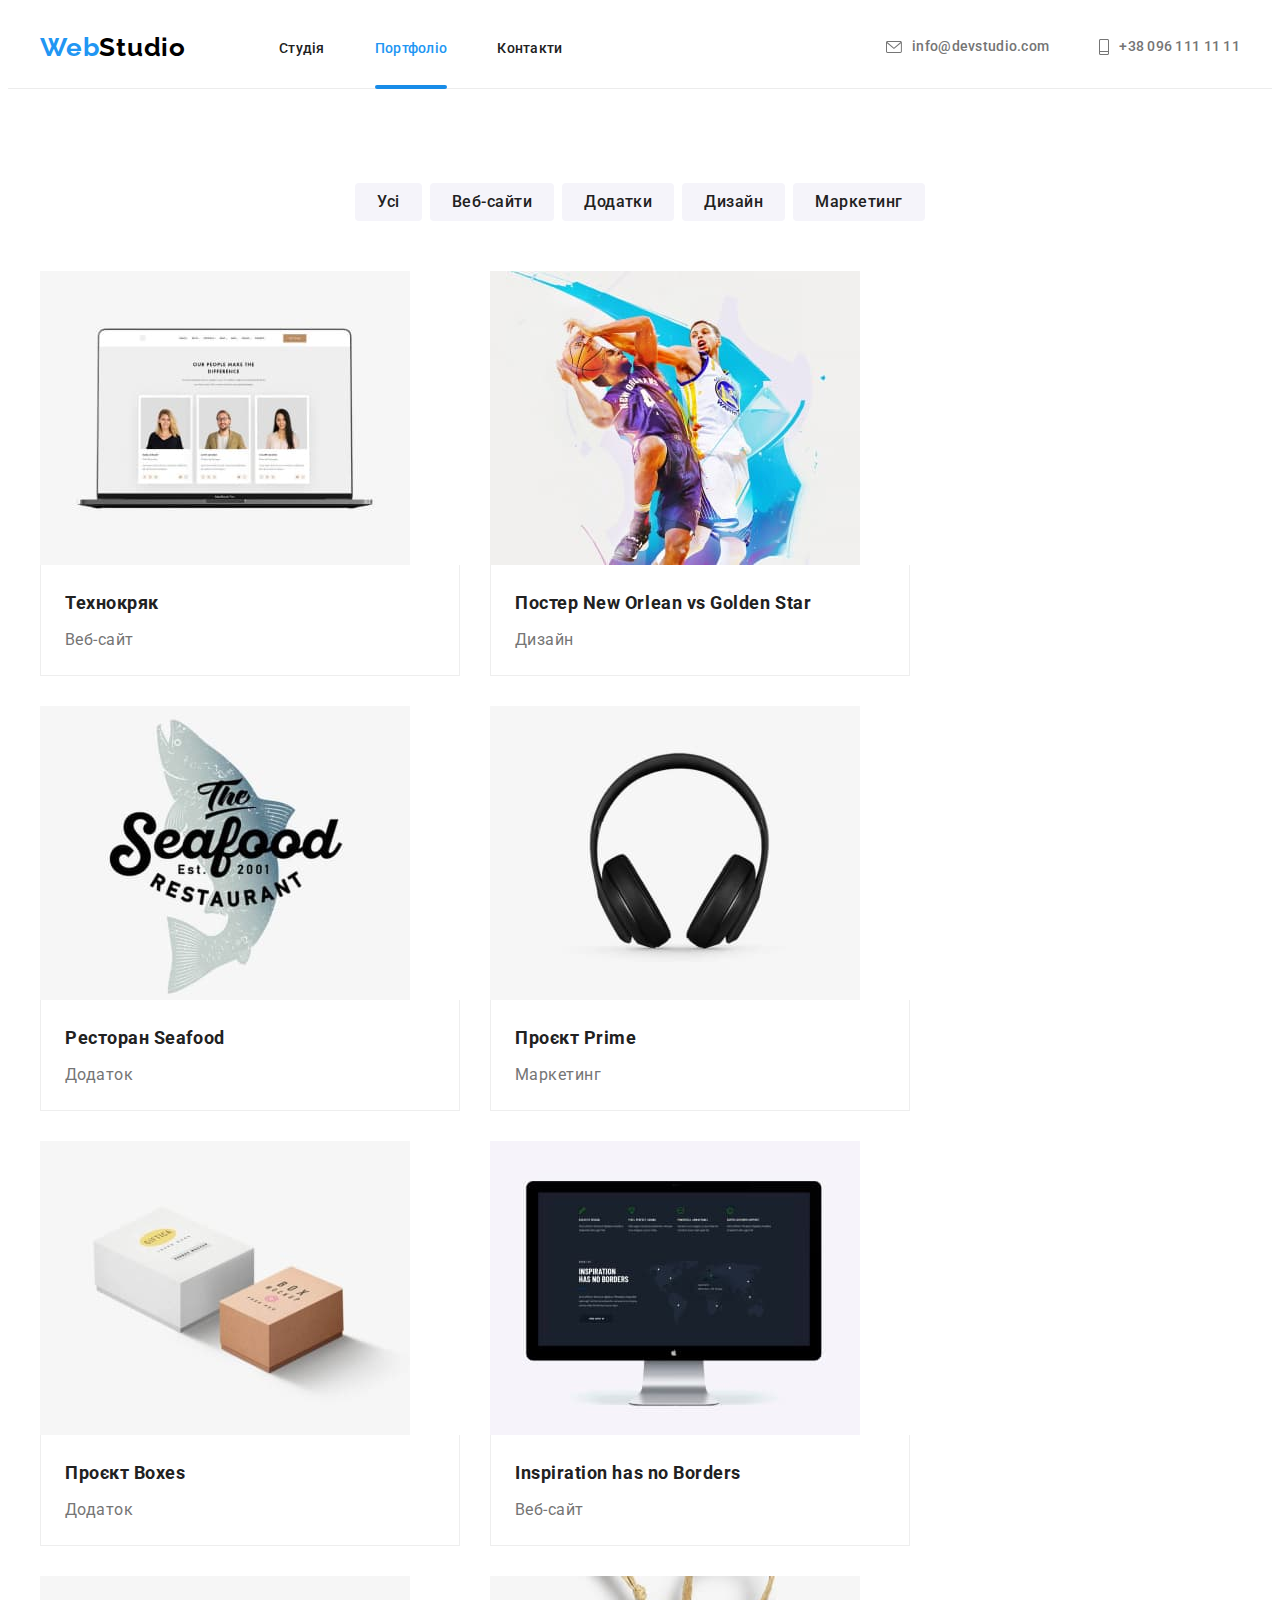
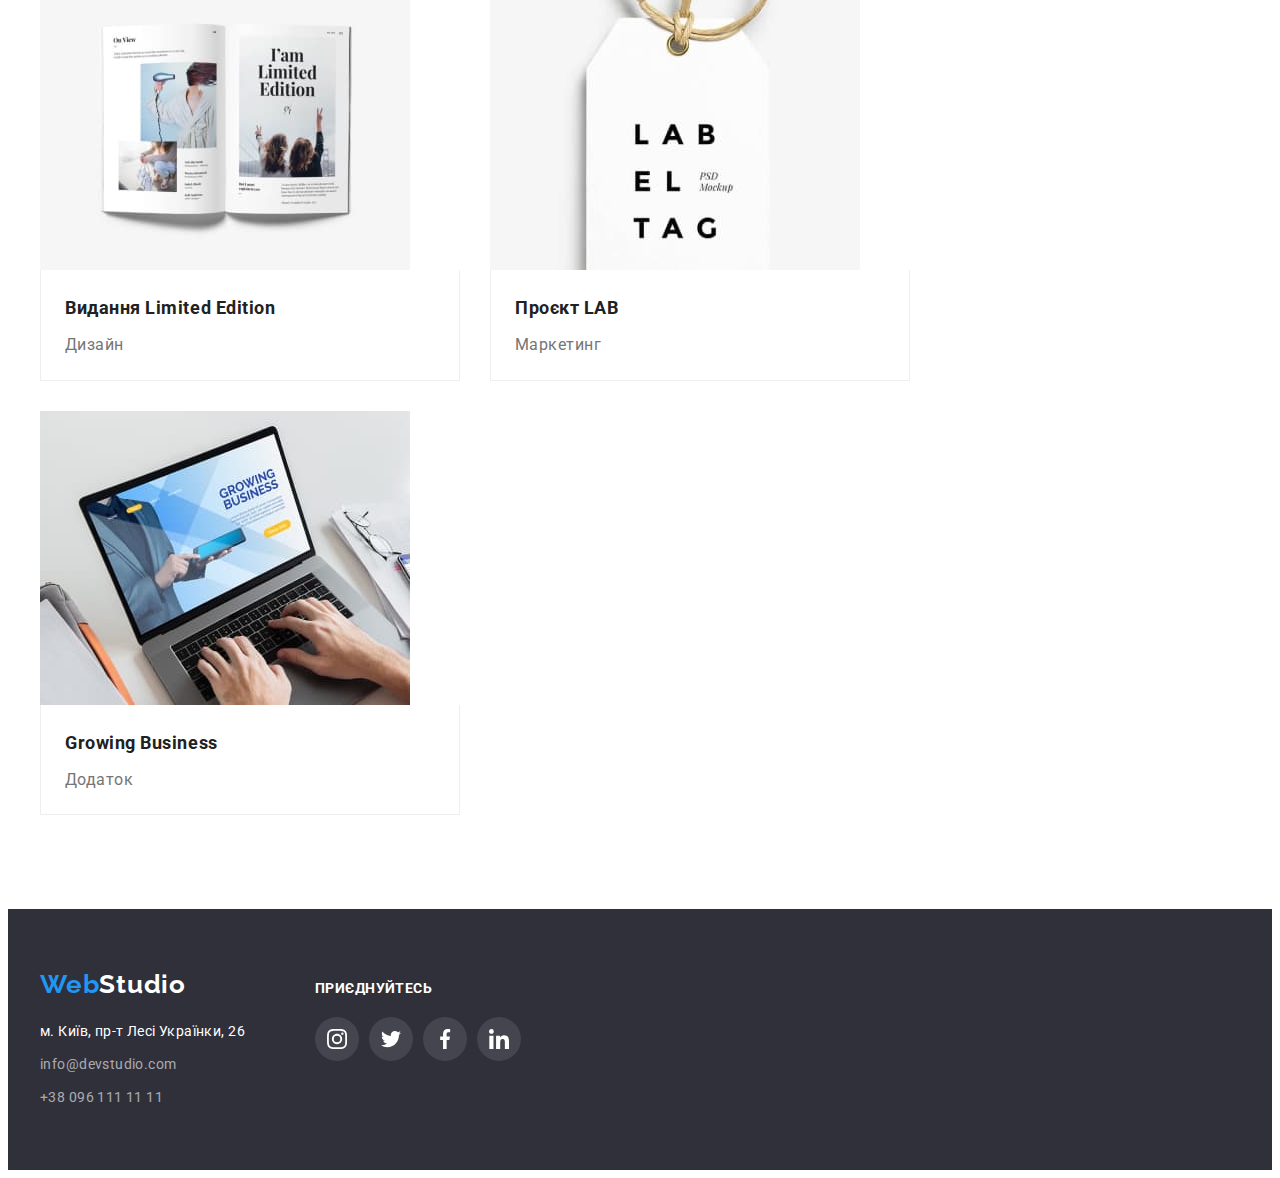
==== commit 2e8f098f: "update" ====
--- a/portfolio.html
+++ b/portfolio.html
@@ -28,11 +28,10 @@
         <a href="./index.html" class="header-logo link">Web<span class="header-logo-studio">Studio</span></a>
 
         <ul class="header-list list">
-          <li class="header-item"><a class="header-link link" href="./index.html">Студія</a></li>
-          <li class="header-item"><a class="header-link-item link" href="./index.html">Портфоліо</a>
-            <div class="current"></div>
+          <li><a class="header-link-item link" href="./index.html">Студія</a></li>
+          <li><a class="current header-link-item link" href="./index.html" style="color:#2196F3;">Портфоліо</a>
           </li>
-          <li class="header-item"><a class="header-link link" href="#">Контакти</a></li>
+          <li><a class="header-link-item link" href="#">Контакти</a></li>
         </ul>
       </nav>
       <ul class="header-contact-list list">
--- a/css/styles.css
+++ b/css/styles.css
@@ -11,6 +11,8 @@
   --dark-blue: #188ce8;
 }
 
+
+
 p,
 h1,
 h2,
@@ -40,14 +42,13 @@
 }
 
 body {
-  
   font-family: roboto, sans-serif;
   background: var(--white);
-
 }
 
 .list {
   list-style: none;
+  
 }
 
 .link {
@@ -84,7 +85,6 @@
   display: flex;
   gap: 50px;
   margin-left: 93px;
-  
 }
 
 header {
@@ -116,6 +116,7 @@
 }
 
 .header-link-item {
+
   font-weight: 500;
   font-size: 14px;
   line-height: 1.14;
@@ -129,6 +130,7 @@
   line-height: 1.14;
   letter-spacing: 0.02em;
   color: var(--dark-text);
+  transition: color 250ms cubic-bezier(0.4, 0, 0.2, 1);
 }
 
 .header-mail:hover,
@@ -136,18 +138,17 @@
   color: var(--blue);
 }
 
-.phone{
+.phone {
   width: 122px;
 }
 
 .header-tel {
-  
-
   font-weight: 500;
   font-size: 14px;
   line-height: 1.14;
   letter-spacing: 0.02em;
   color: var(--dark-text);
+  transition: color 250ms cubic-bezier(0.4, 0, 0.2, 1) , fill 250ms cubic-bezier(0.4, 0, 0.2, 1);
 }
 
 .header-tel:hover,
@@ -176,10 +177,10 @@
   gap: 50px;
 }
 
-.post-phone-link{
+.post-phone-link {
   fill: #757575;
   margin-right: 10px;
-  transition: color 2500ms cubic-bezier(0.4, 0, 0.2, 1), fill 2500ms cubic-bezier(0.4, 0, 0.2, 1);
+  transition:fill 250ms cubic-bezier(0.4, 0, 0.2, 1);
 }
 
 .header-mail {
@@ -187,47 +188,51 @@
   align-items: center;
 }
 
-.header-mail:hover .post-phone-link{
+.header-mail:hover .post-phone-link {
   fill: var(--blue);
 }
 
-.tel-phone-link{
+.tel-phone-link {
   fill: #757575;
   margin-right: 10px;
-  transition: color 2500ms cubic-bezier(0.4, 0, 0.2, 1), fill 2500ms cubic-bezier(0.4, 0, 0.2, 1);
+  transition:fill 250ms cubic-bezier(0.4, 0, 0.2, 1);
 }
 
 .header-tel {
   display: flex;
   align-items: center;
+}
+
+.header-tel:hover .tel-phone-link {
+  fill: var(--blue);
+}
+
+
+.link {
+  transition: color 250ms cubic-bezier(0.4, 0, 0.2, 1);
+}
+
+.header-link-item{
+  position: relative;
+}
+
+.current{
+color: var(--dark-blue);
+}
   
-}
-
-.header-tel:hover .tel-phone-link{
-  fill: var(--blue);
-}
-
-/*
-.header-link{
-  transition: color 200ms linear;
-}
-*/
-
-
-.link{
-  transition: color 250ms cubic-bezier(0.4, 0, 0.2, 1);
-}
-
-
-
-.current{
-  opacity: 1;
-  width: inherit;
+
+.current::after {
+  content: "";
+  position: absolute;
+  background: var(--dark-blue);
   height: 4px;
-  transform: translateY(30px);
-  background-color:var(--dark-blue);
   border-radius: 2px;
-  }
+  width: 100%;
+  bottom: -33px;
+  left: 0;
+  
+  
+}
 
 
 /*----------------------------Main---------------------------*/
@@ -283,7 +288,6 @@
   transition: background-color 250ms cubic-bezier(0.4, 0, 0.2, 1);
 }
 
-
 button:hover {
   background-color: var(--dark-blue);
   color: var(--white);
@@ -432,25 +436,23 @@
 
 /*-----Upper block------*/
 
-.upper-picture{
+.upper-picture {
   position: relative;
 }
 
-
-.upper-block{
+.upper-block {
   position: absolute;
-  width: 370px;
+  width: 100%;
   height: 70px;
-  top: 224px;
-  right: 0px;
+  bottom: 0;
   background: rgba(47, 48, 58, 0.8);
-  }
-  
-  .block-title{
+}
+
+.block-title {
   position: absolute;
   top: 27px;
   width: 100%;
-  font-family: 'Roboto';
+  font-family: "Roboto";
   font-style: normal;
   font-weight: 700;
   font-size: 14px;
@@ -458,13 +460,12 @@
   text-align: center;
   letter-spacing: 0.03em;
   text-transform: uppercase;
-  
-  color:var(--white);
-  }
-  
-  .block-picture{
+  color: var(--white);
+}
+
+.block-picture {
   position: relative;
-  }
+}
 
 /*----------workers---------*/
 
@@ -531,7 +532,7 @@
   display: flex;
   justify-content: center;
   align-items: center;
-  transition:background-color 250ms cubic-bezier(0.4, 0, 0.2, 1);
+  transition: background-color 250ms cubic-bezier(0.4, 0, 0.2, 1);
 }
 
 .workers-soc-link:hover,
@@ -588,7 +589,7 @@
   display: flex;
   justify-content: center;
   align-items: center;
-  transition:border-color 250ms cubic-bezier(0.4, 0, 0.2, 1);
+  transition: border-color 250ms cubic-bezier(0.4, 0, 0.2, 1);
 }
 
 .klients-item {
@@ -603,7 +604,7 @@
 
 .klients-icon {
   fill: #afb1b8;
-  transition:fill 200ms linear;
+  transition: fill 200ms linear;
 }
 
 .klients-link:hover .klients-icon,
@@ -688,7 +689,7 @@
   display: flex;
   justify-content: center;
   align-items: center;
-  transition:background-color 250ms cubic-bezier(0.4, 0, 0.2, 1);
+  transition: background-color 250ms cubic-bezier(0.4, 0, 0.2, 1);
 }
 
 .footer-soc-link:hover,
@@ -750,7 +751,8 @@
   line-height: 26px;
   letter-spacing: 0.03em;
   color: var(--dark-title);
-  transition:background-color 250ms cubic-bezier(0.4, 0, 0.2, 1), color 250ms cubic-bezier(0.4, 0, 0.2, 1);
+  transition: background-color 250ms cubic-bezier(0.4, 0, 0.2, 1),
+    color 250ms cubic-bezier(0.4, 0, 0.2, 1);
 }
 
 .btn-list {
@@ -793,19 +795,18 @@
 
 .picture-image:hover .image-text {
   transform: translateY(0);
-
-}
-
-.image-wrap{
+}
+
+.image-wrap {
   position: relative;
   overflow: hidden;
 }
 
-.image-text{
+.image-text {
   position: absolute;
   top: 0;
-  padding:63px 24px ;
-  color:var(--white);
+  padding: 63px 24px;
+  color: var(--white);
   font-weight: 400;
   font-size: 18px;
   line-height: 28px;
@@ -864,22 +865,22 @@
   background-color: rgba(0, 0, 0, 0.2);
   position: fixed;
   top: 0;
-  transition: opacity 300ms linear,visibility 300ms linear;
+  transition: opacity 300ms linear, visibility 300ms linear;
 }
 
 .modal {
- width: 528px;
- min-height: 581px; 
- background-color: var(--white);
- border-radius: 4px;
- position: absolute;
- top: 50%;
- left: 50%;
- transform: translate(-50%, -50%) scale(1);
- transition: transform 300ms linear;
-}
-
-.backdrop.is-hidden .modal{
+  width: 528px;
+  min-height: 581px;
+  background-color: var(--white);
+  border-radius: 4px;
+  position: absolute;
+  top: 50%;
+  left: 50%;
+  transform: translate(-50%, -50%) scale(1);
+  transition: transform 300ms linear;
+}
+
+.backdrop.is-hidden .modal {
   transform: translate(-50%, -50%) scale(0);
 }
 
@@ -887,7 +888,7 @@
   width: 30px;
   height: 30px;
   background-color: var(--white);
-  border: 1px solid solid rgba(0, 0, 0, 0.1);
+  border: 1px solid rgba(0, 0, 0, 0.1);
   border-radius: 50%;
   position: absolute;
   right: 8px;
@@ -898,11 +899,13 @@
   cursor: pointer;
 }
 
-.backdrop.is-hidden{
+.modal-close:hover,
+.modal-close:focus{
+  background-color: var(--white);
+}
+
+.backdrop.is-hidden {
   opacity: 0;
   visibility: hidden;
   pointer-events: none;
 }
-
-
-
